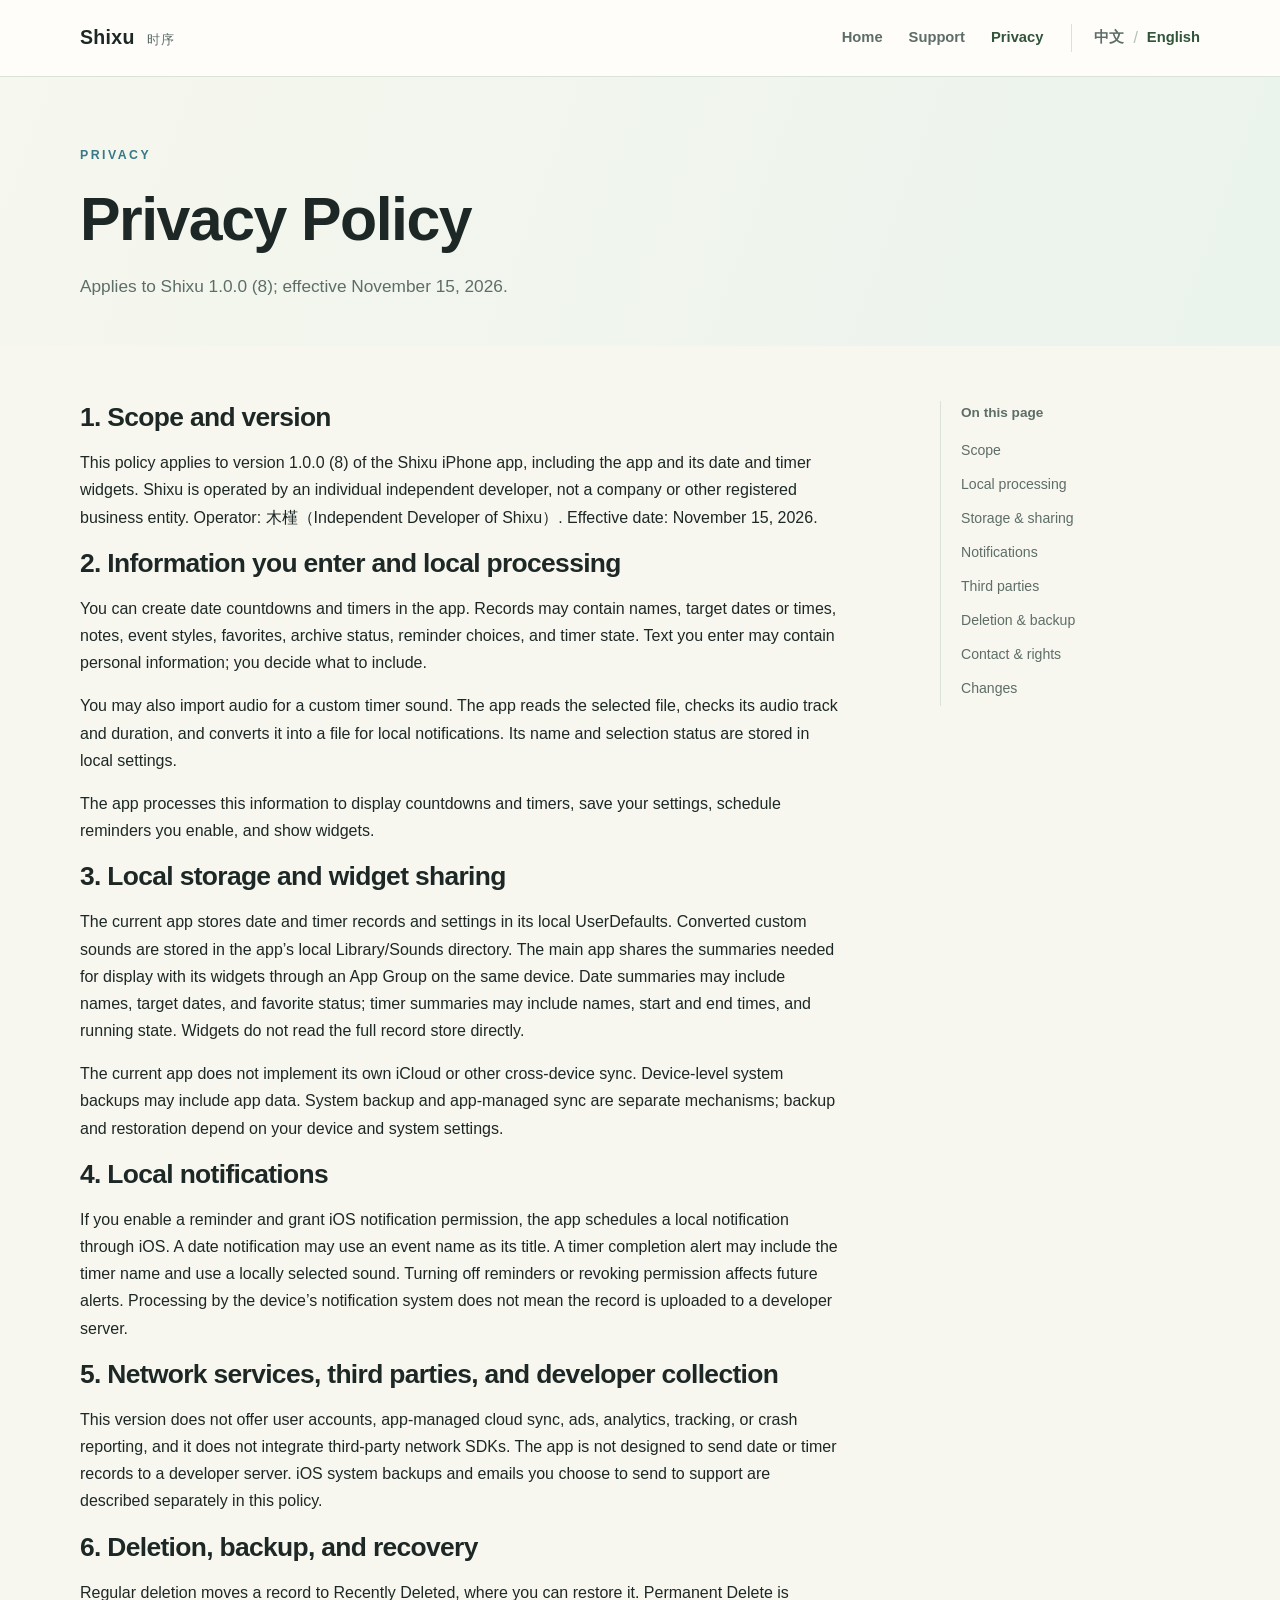
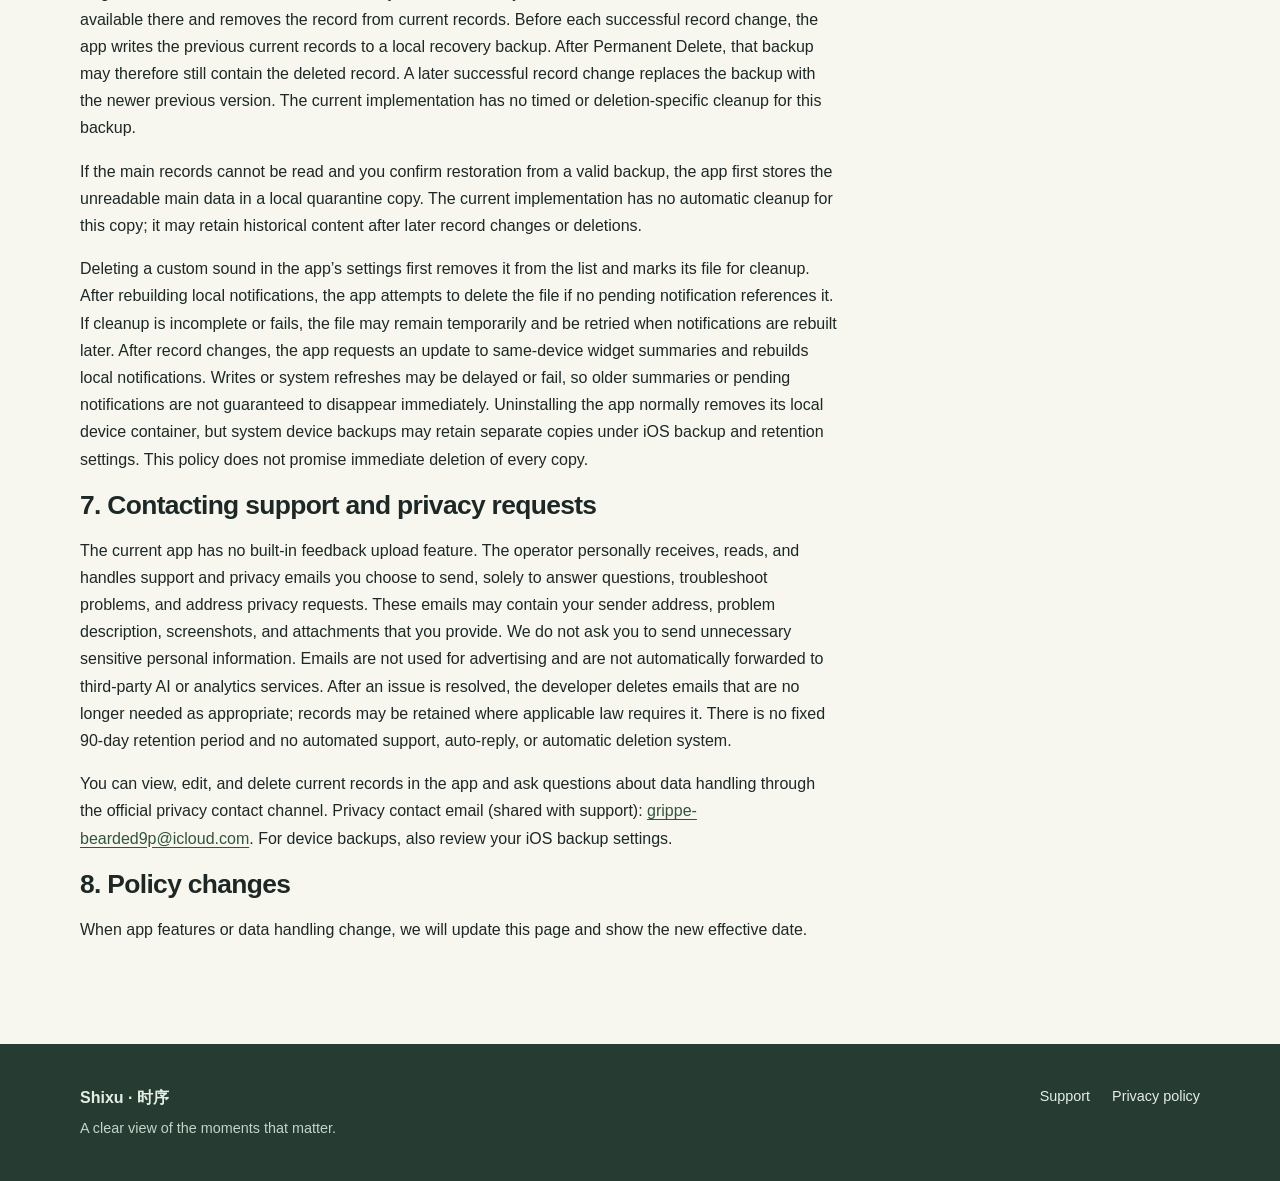
==== en/privacy/index.html @ d500754e "Publish Shixu support site" ====
<!doctype html>
<html lang="en-US">
<head>
  <meta charset="utf-8">
  <meta name="viewport" content="width=device-width, initial-scale=1">
  <meta name="description" content="Shixu privacy policy covering data storage, widgets, notifications, and deletion.">
  
  <meta name="theme-color" content="#f7f7ef">
  <title>Privacy Policy | Shixu</title>
  <link rel="icon" href="data:,">
  <link rel="stylesheet" href="../../assets/css/site.css">
</head>
<body>
<a class="skip" href="#main">Skip to content</a>
<header class="topbar"><div class="shell"><a class="brand" href="../../en/">Shixu <span>时序</span></a><nav class="nav" aria-label="Main navigation"><a href="../../en/">Home</a><a href="../../en/support/">Support</a><a href="../../en/privacy/" aria-current="page">Privacy</a></nav><nav class="lang" aria-label="Language"><a href="../../privacy/" lang="zh-CN">中文</a><span class="divider">/</span><a href="../../en/privacy/" aria-current="page">English</a></nav></div></header>
<main id="main"><header class="page-head"><div class="shell"><p class="eyebrow">Privacy</p><h1>Privacy Policy</h1><p>Applies to Shixu 1.0.0 (8); effective November 15, 2026.</p></div></header><div class="shell content-layout"><article class="prose"><section id="scope"><h2>1. Scope and version</h2><p>This policy applies to version 1.0.0 (8) of the Shixu iPhone app, including the app and its date and timer widgets. Shixu is operated by an individual independent developer, not a company or other registered business entity. Operator: <span data-operator-name>木槿（Independent Developer of Shixu）</span>. Effective date: November 15, 2026.</p></section>
<section id="data"><h2>2. Information you enter and local processing</h2><p>You can create date countdowns and timers in the app. Records may contain names, target dates or times, notes, event styles, favorites, archive status, reminder choices, and timer state. Text you enter may contain personal information; you decide what to include.</p><p>You may also import audio for a custom timer sound. The app reads the selected file, checks its audio track and duration, and converts it into a file for local notifications. Its name and selection status are stored in local settings.</p><p>The app processes this information to display countdowns and timers, save your settings, schedule reminders you enable, and show widgets.</p></section>
<section id="storage"><h2>3. Local storage and widget sharing</h2><p>The current app stores date and timer records and settings in its local UserDefaults. Converted custom sounds are stored in the app’s local Library/Sounds directory. The main app shares the summaries needed for display with its widgets through an App Group on the same device. Date summaries may include names, target dates, and favorite status; timer summaries may include names, start and end times, and running state. Widgets do not read the full record store directly.</p><p>The current app does not implement its own iCloud or other cross-device sync. Device-level system backups may include app data. System backup and app-managed sync are separate mechanisms; backup and restoration depend on your device and system settings.</p></section>
<section id="notifications"><h2>4. Local notifications</h2><p>If you enable a reminder and grant iOS notification permission, the app schedules a local notification through iOS. A date notification may use an event name as its title. A timer completion alert may include the timer name and use a locally selected sound. Turning off reminders or revoking permission affects future alerts. Processing by the device’s notification system does not mean the record is uploaded to a developer server.</p></section>
<section id="services"><h2>5. Network services, third parties, and developer collection</h2><p>This version does not offer user accounts, app-managed cloud sync, ads, analytics, tracking, or crash reporting, and it does not integrate third-party network SDKs. The app is not designed to send date or timer records to a developer server. iOS system backups and emails you choose to send to support are described separately in this policy.</p></section>
<section id="deletion"><h2>6. Deletion, backup, and recovery</h2><p>Regular deletion moves a record to Recently Deleted, where you can restore it. Permanent Delete is available there and removes the record from current records. Before each successful record change, the app writes the previous current records to a local recovery backup. After Permanent Delete, that backup may therefore still contain the deleted record. A later successful record change replaces the backup with the newer previous version. The current implementation has no timed or deletion-specific cleanup for this backup.</p><p>If the main records cannot be read and you confirm restoration from a valid backup, the app first stores the unreadable main data in a local quarantine copy. The current implementation has no automatic cleanup for this copy; it may retain historical content after later record changes or deletions.</p><p>Deleting a custom sound in the app’s settings first removes it from the list and marks its file for cleanup. After rebuilding local notifications, the app attempts to delete the file if no pending notification references it. If cleanup is incomplete or fails, the file may remain temporarily and be retried when notifications are rebuilt later. After record changes, the app requests an update to same-device widget summaries and rebuilds local notifications. Writes or system refreshes may be delayed or fail, so older summaries or pending notifications are not guaranteed to disappear immediately. Uninstalling the app normally removes its local device container, but system device backups may retain separate copies under iOS backup and retention settings. This policy does not promise immediate deletion of every copy.</p></section>
<section id="contact"><h2>7. Contacting support and privacy requests</h2><p>The current app has no built-in feedback upload feature. The operator personally receives, reads, and handles support and privacy emails you choose to send, solely to answer questions, troubleshoot problems, and address privacy requests. These emails may contain your sender address, problem description, screenshots, and attachments that you provide. We do not ask you to send unnecessary sensitive personal information. Emails are not used for advertising and are not automatically forwarded to third-party AI or analytics services. After an issue is resolved, the developer deletes emails that are no longer needed as appropriate; records may be retained where applicable law requires it. There is no fixed 90-day retention period and no automated support, auto-reply, or automatic deletion system.</p><p>You can view, edit, and delete current records in the app and ask questions about data handling through the official privacy contact channel. Privacy contact email (shared with support): <a href="mailto:grippe-bearded9p@icloud.com">grippe-bearded9p@icloud.com</a>. For device backups, also review your iOS backup settings.</p></section>
<section id="updates"><h2>8. Policy changes</h2><p>When app features or data handling change, we will update this page and show the new effective date.</p></section></article><nav class="toc" aria-label="On this page"><strong>On this page</strong><a href="#scope">Scope</a><a href="#data">Local processing</a><a href="#storage">Storage & sharing</a><a href="#notifications">Notifications</a><a href="#services">Third parties</a><a href="#deletion">Deletion & backup</a><a href="#contact">Contact & rights</a><a href="#updates">Changes</a></nav></div></main>
<footer class="footer"><div class="shell"><div><strong>Shixu · 时序</strong><p>A clear view of the moments that matter.</p></div><nav class="footer-links" aria-label="Footer navigation"><a href="../../en/support/">Support</a><a href="../../en/privacy/">Privacy policy</a></nav></div></footer>
</body>
</html>
---- assets/css/site.css ----
:root{color-scheme:light;--ink:#1d2826;--muted:#5d6d68;--green:#456947;--deep:#31543b;--sea:#367987;--line:#d9e3d8;--cream:#f7f7ef;--paper:#fffefa;--wash:#edf3eb;--radius:22px}
*{box-sizing:border-box}
html{scroll-behavior:smooth}
body{margin:0;font-family:-apple-system,BlinkMacSystemFont,"Segoe UI",Arial,"PingFang SC","Microsoft YaHei",sans-serif;color:var(--ink);background:var(--cream);line-height:1.7;-webkit-font-smoothing:antialiased}
a{color:var(--deep);text-underline-offset:.2em}
a:hover{color:var(--sea)}
a:focus-visible,summary:focus-visible{outline:3px solid var(--sea);outline-offset:4px;border-radius:4px}
.skip{position:absolute;left:-9999px;top:12px;background:var(--paper);padding:.6rem 1rem;z-index:20}.skip:focus{left:12px}
.shell{width:min(1120px,calc(100% - 48px));margin:auto}
.topbar{background:rgba(255,254,250,.93);border-bottom:1px solid var(--line)}
.topbar .shell{min-height:76px;display:flex;align-items:center;gap:28px}
.brand{font-size:1.22rem;font-weight:760;letter-spacing:.015em;text-decoration:none;color:var(--ink);white-space:nowrap}
.brand span{font-size:.83rem;color:var(--muted);font-weight:550;margin-left:.42rem;letter-spacing:.08em}
.nav{display:flex;align-items:center;gap:26px;margin-left:auto}
.nav a,.lang a{font-size:.92rem;text-decoration:none;color:var(--muted);font-weight:600}
.nav a[aria-current=page],.lang a[aria-current=page]{color:var(--deep)}
.lang{display:flex;align-items:center;gap:9px;border-left:1px solid var(--line);padding-left:22px;white-space:nowrap}
.lang .divider{color:#b3c0b6}
main{min-height:65vh}
.hero{position:relative;overflow:hidden;padding:92px 0 104px;background:linear-gradient(110deg,#f7f7ef 10%,#edf3ec 58%,#e5f0ed 100%)}
.hero:before{content:"";position:absolute;width:700px;height:700px;right:-240px;top:-290px;border-radius:50%;background:radial-gradient(circle at 35% 40%,rgba(255,255,255,.88),rgba(255,255,255,0) 64%);pointer-events:none}
.hero:after{content:"";position:absolute;right:7%;bottom:-80px;width:250px;height:330px;border:1px solid rgba(87,130,105,.15);border-radius:150px 150px 24px 24px;transform:rotate(-18deg);box-shadow:-36px 35px 70px rgba(78,122,104,.10);pointer-events:none}
.hero-inner{position:relative;z-index:1;max-width:750px}
.eyebrow{font-size:.77rem;letter-spacing:.2em;text-transform:uppercase;color:var(--sea);font-weight:750;margin:0 0 16px}
h1,h2,h3{line-height:1.25;letter-spacing:-.025em}
h1{font-size:clamp(2.65rem,6vw,5rem);margin:0 0 22px;font-weight:740}
.hero h1 span{color:var(--green)}
.lede{font-size:clamp(1.08rem,2.1vw,1.28rem);color:#4a5e56;max-width:660px;margin:0 0 34px}
.actions{display:flex;flex-wrap:wrap;gap:12px}
.button{display:inline-flex;align-items:center;justify-content:center;min-height:46px;padding:10px 20px;border-radius:999px;background:var(--deep);color:#fff;text-decoration:none;font-weight:660;border:1px solid var(--deep)}
.button:hover{background:#244430;color:#fff}.button.secondary{background:transparent;color:var(--deep)}.button.secondary:hover{background:#e5eee4}
.section{padding:78px 0}.section.alt{background:#fffefa;border-top:1px solid var(--line);border-bottom:1px solid var(--line)}
.section-head{max-width:650px;margin-bottom:30px}.section-head h2{font-size:clamp(1.8rem,3.5vw,2.45rem);margin:0 0 10px}.section-head p{color:var(--muted);margin:0}
.grid{display:grid;grid-template-columns:repeat(3,minmax(0,1fr));gap:18px}
.card{background:var(--paper);border:1px solid var(--line);border-radius:var(--radius);padding:28px;box-shadow:0 16px 36px rgba(42,73,57,.035)}
.card h3{font-size:1.25rem;margin:0 0 12px}.card p{color:var(--muted);margin:0}
.icon{width:40px;height:40px;border-radius:13px;display:grid;place-items:center;color:var(--deep);background:#e6efdf;font-size:1.25rem;margin-bottom:22px;font-weight:700}.icon.sea{color:var(--sea);background:#e4eff0}
.cta{display:flex;align-items:center;justify-content:space-between;gap:24px;padding:34px;border:1px solid var(--line);border-radius:var(--radius);background:linear-gradient(110deg,#eaf1e5,#e5f0ee)}.cta h2{margin:0 0 7px;font-size:1.65rem}.cta p{margin:0;color:var(--muted)}
.page-head{padding:68px 0 45px;background:linear-gradient(110deg,#f6f7ee,#ebf3ed)}
.page-head h1{font-size:clamp(2.4rem,5vw,3.8rem);margin-bottom:14px}.page-head p:last-child{max-width:720px;color:var(--muted);margin:0;font-size:1.08rem}
.content-layout{display:grid;grid-template-columns:minmax(0,1fr) 260px;gap:65px;padding-top:55px;padding-bottom:85px;align-items:start}
.prose{max-width:760px}.prose h2{font-size:1.65rem;margin:54px 0 15px}.prose h2:first-child{margin-top:0}.prose h3{font-size:1.15rem;margin:30px 0 8px}.prose p{margin:0 0 16px}.prose ul,.prose ol{padding-left:1.35em;margin:0 0 22px}.prose li{margin:.35em 0}.prose section{scroll-margin-top:25px}
.toc{position:sticky;top:26px;border-left:1px solid var(--line);padding-left:20px}.toc strong{display:block;font-size:.85rem;color:var(--muted);margin-bottom:10px}.toc a{display:block;font-size:.88rem;color:var(--muted);text-decoration:none;padding:5px 0}.toc a:hover{color:var(--deep)}
.notice{border:1px solid #d1dcc3;background:#f0f4e9;border-radius:14px;padding:16px 19px;margin:22px 0;color:#40543e}.notice strong{color:#304b32}
.draft{background:#fff4e7;border-color:#e8d5b8;color:#654b2f}.draft strong{color:#5a3b1b}
details{border-bottom:1px solid var(--line);padding:16px 0}summary{cursor:pointer;font-weight:700;line-height:1.5;padding-right:20px}details p,details ul{color:var(--muted);margin:12px 0 0}details[open] summary{color:var(--deep)}
.small{font-size:.9rem;color:var(--muted)}
.footer{background:#263b32;color:#e5eee5;padding:40px 0}.footer .shell{display:flex;justify-content:space-between;gap:24px;align-items:flex-start}.footer p{margin:5px 0 0;color:#c4d4c8;font-size:.9rem}.footer-links{display:flex;flex-wrap:wrap;gap:22px}.footer a{color:#e5eee5;text-decoration:none;font-size:.9rem}.footer a:hover{text-decoration:underline}
@media(max-width:850px){.grid{grid-template-columns:1fr 1fr}.content-layout{grid-template-columns:1fr;gap:16px}.toc{position:static;order:-1;border-left:0;border-bottom:1px solid var(--line);padding:0 0 16px}.toc a{display:inline-block;margin-right:16px}.hero:after{opacity:.45}}
@media(max-width:620px){.shell{width:min(100% - 32px,1120px)}.topbar .shell{min-height:0;padding:14px 0;flex-wrap:wrap;gap:8px 18px}.brand{width:100%}.nav{width:100%;margin-left:0;gap:17px;flex-wrap:wrap}.nav a,.lang a{font-size:.86rem}.lang{width:100%;margin-left:0;padding-left:0;border-left:0}.hero{padding:68px 0 74px}.hero:after{right:-100px}.section{padding:55px 0}.grid{grid-template-columns:1fr}.card{padding:23px}.cta{display:block;padding:26px}.cta .button{margin-top:20px}.page-head{padding:49px 0 34px}.content-layout{padding-top:30px;padding-bottom:60px}.prose h2{margin-top:40px}.footer .shell{display:block}.footer-links{margin-top:22px}}
@media(prefers-reduced-motion:reduce){html{scroll-behavior:auto}}
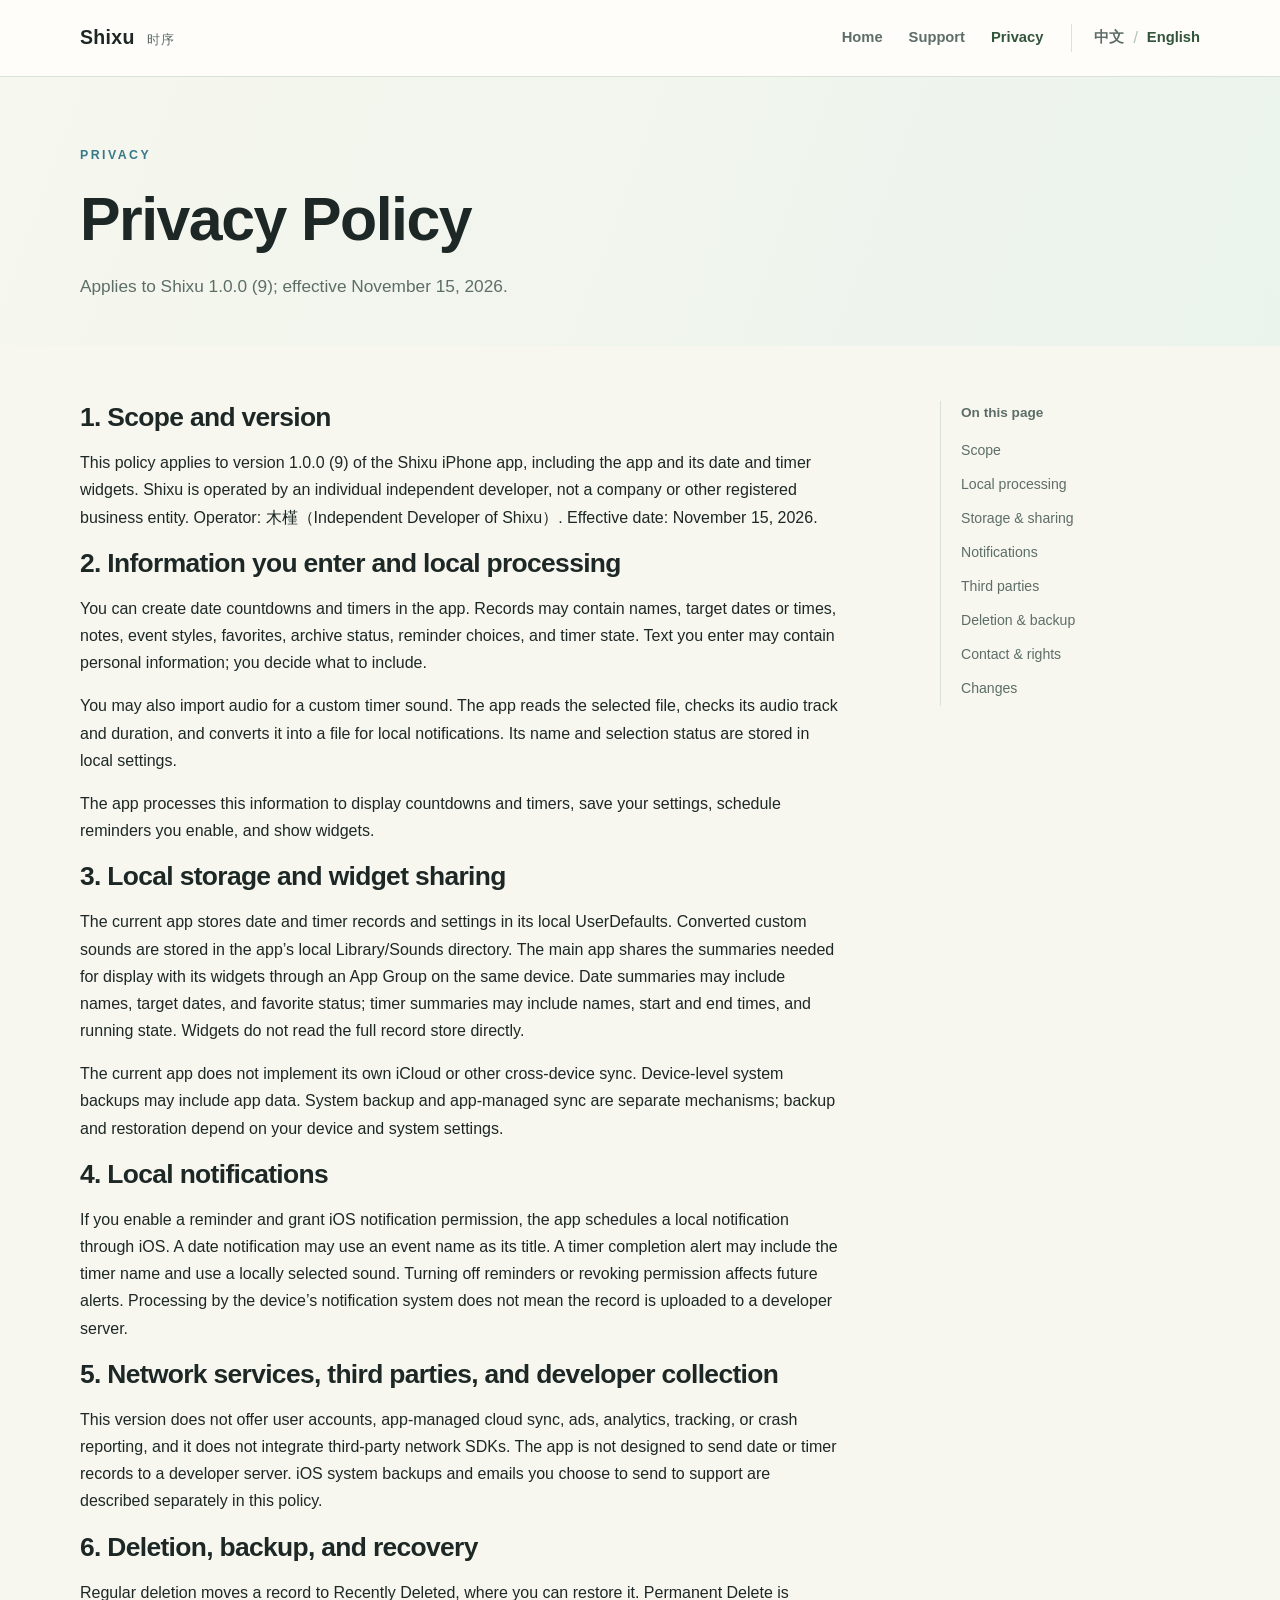
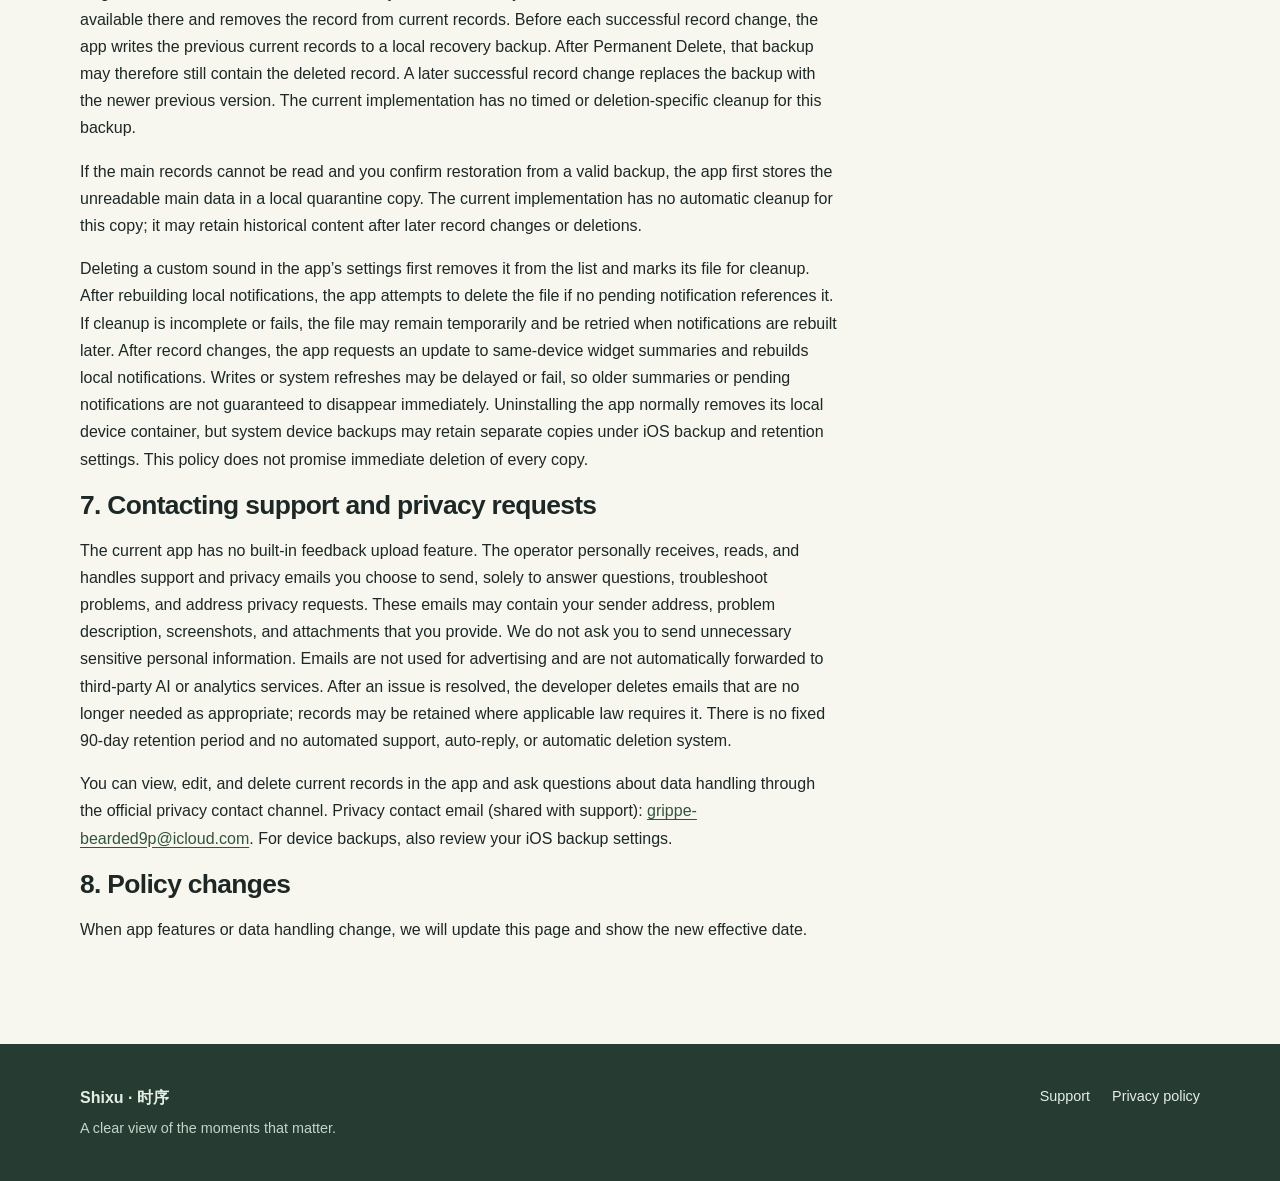
==== commit 6cd5f580: "Update privacy policy applicability to 1.0.0 (9)" ====
--- a/en/privacy/index.html
+++ b/en/privacy/index.html
@@ -13,7 +13,7 @@
 <body>
 <a class="skip" href="#main">Skip to content</a>
 <header class="topbar"><div class="shell"><a class="brand" href="../../en/">Shixu <span>时序</span></a><nav class="nav" aria-label="Main navigation"><a href="../../en/">Home</a><a href="../../en/support/">Support</a><a href="../../en/privacy/" aria-current="page">Privacy</a></nav><nav class="lang" aria-label="Language"><a href="../../privacy/" lang="zh-CN">中文</a><span class="divider">/</span><a href="../../en/privacy/" aria-current="page">English</a></nav></div></header>
-<main id="main"><header class="page-head"><div class="shell"><p class="eyebrow">Privacy</p><h1>Privacy Policy</h1><p>Applies to Shixu 1.0.0 (8); effective November 15, 2026.</p></div></header><div class="shell content-layout"><article class="prose"><section id="scope"><h2>1. Scope and version</h2><p>This policy applies to version 1.0.0 (8) of the Shixu iPhone app, including the app and its date and timer widgets. Shixu is operated by an individual independent developer, not a company or other registered business entity. Operator: <span data-operator-name>木槿（Independent Developer of Shixu）</span>. Effective date: November 15, 2026.</p></section>
+<main id="main"><header class="page-head"><div class="shell"><p class="eyebrow">Privacy</p><h1>Privacy Policy</h1><p>Applies to Shixu 1.0.0 (9); effective November 15, 2026.</p></div></header><div class="shell content-layout"><article class="prose"><section id="scope"><h2>1. Scope and version</h2><p>This policy applies to version 1.0.0 (9) of the Shixu iPhone app, including the app and its date and timer widgets. Shixu is operated by an individual independent developer, not a company or other registered business entity. Operator: <span data-operator-name>木槿（Independent Developer of Shixu）</span>. Effective date: November 15, 2026.</p></section>
 <section id="data"><h2>2. Information you enter and local processing</h2><p>You can create date countdowns and timers in the app. Records may contain names, target dates or times, notes, event styles, favorites, archive status, reminder choices, and timer state. Text you enter may contain personal information; you decide what to include.</p><p>You may also import audio for a custom timer sound. The app reads the selected file, checks its audio track and duration, and converts it into a file for local notifications. Its name and selection status are stored in local settings.</p><p>The app processes this information to display countdowns and timers, save your settings, schedule reminders you enable, and show widgets.</p></section>
 <section id="storage"><h2>3. Local storage and widget sharing</h2><p>The current app stores date and timer records and settings in its local UserDefaults. Converted custom sounds are stored in the app’s local Library/Sounds directory. The main app shares the summaries needed for display with its widgets through an App Group on the same device. Date summaries may include names, target dates, and favorite status; timer summaries may include names, start and end times, and running state. Widgets do not read the full record store directly.</p><p>The current app does not implement its own iCloud or other cross-device sync. Device-level system backups may include app data. System backup and app-managed sync are separate mechanisms; backup and restoration depend on your device and system settings.</p></section>
 <section id="notifications"><h2>4. Local notifications</h2><p>If you enable a reminder and grant iOS notification permission, the app schedules a local notification through iOS. A date notification may use an event name as its title. A timer completion alert may include the timer name and use a locally selected sound. Turning off reminders or revoking permission affects future alerts. Processing by the device’s notification system does not mean the record is uploaded to a developer server.</p></section>
